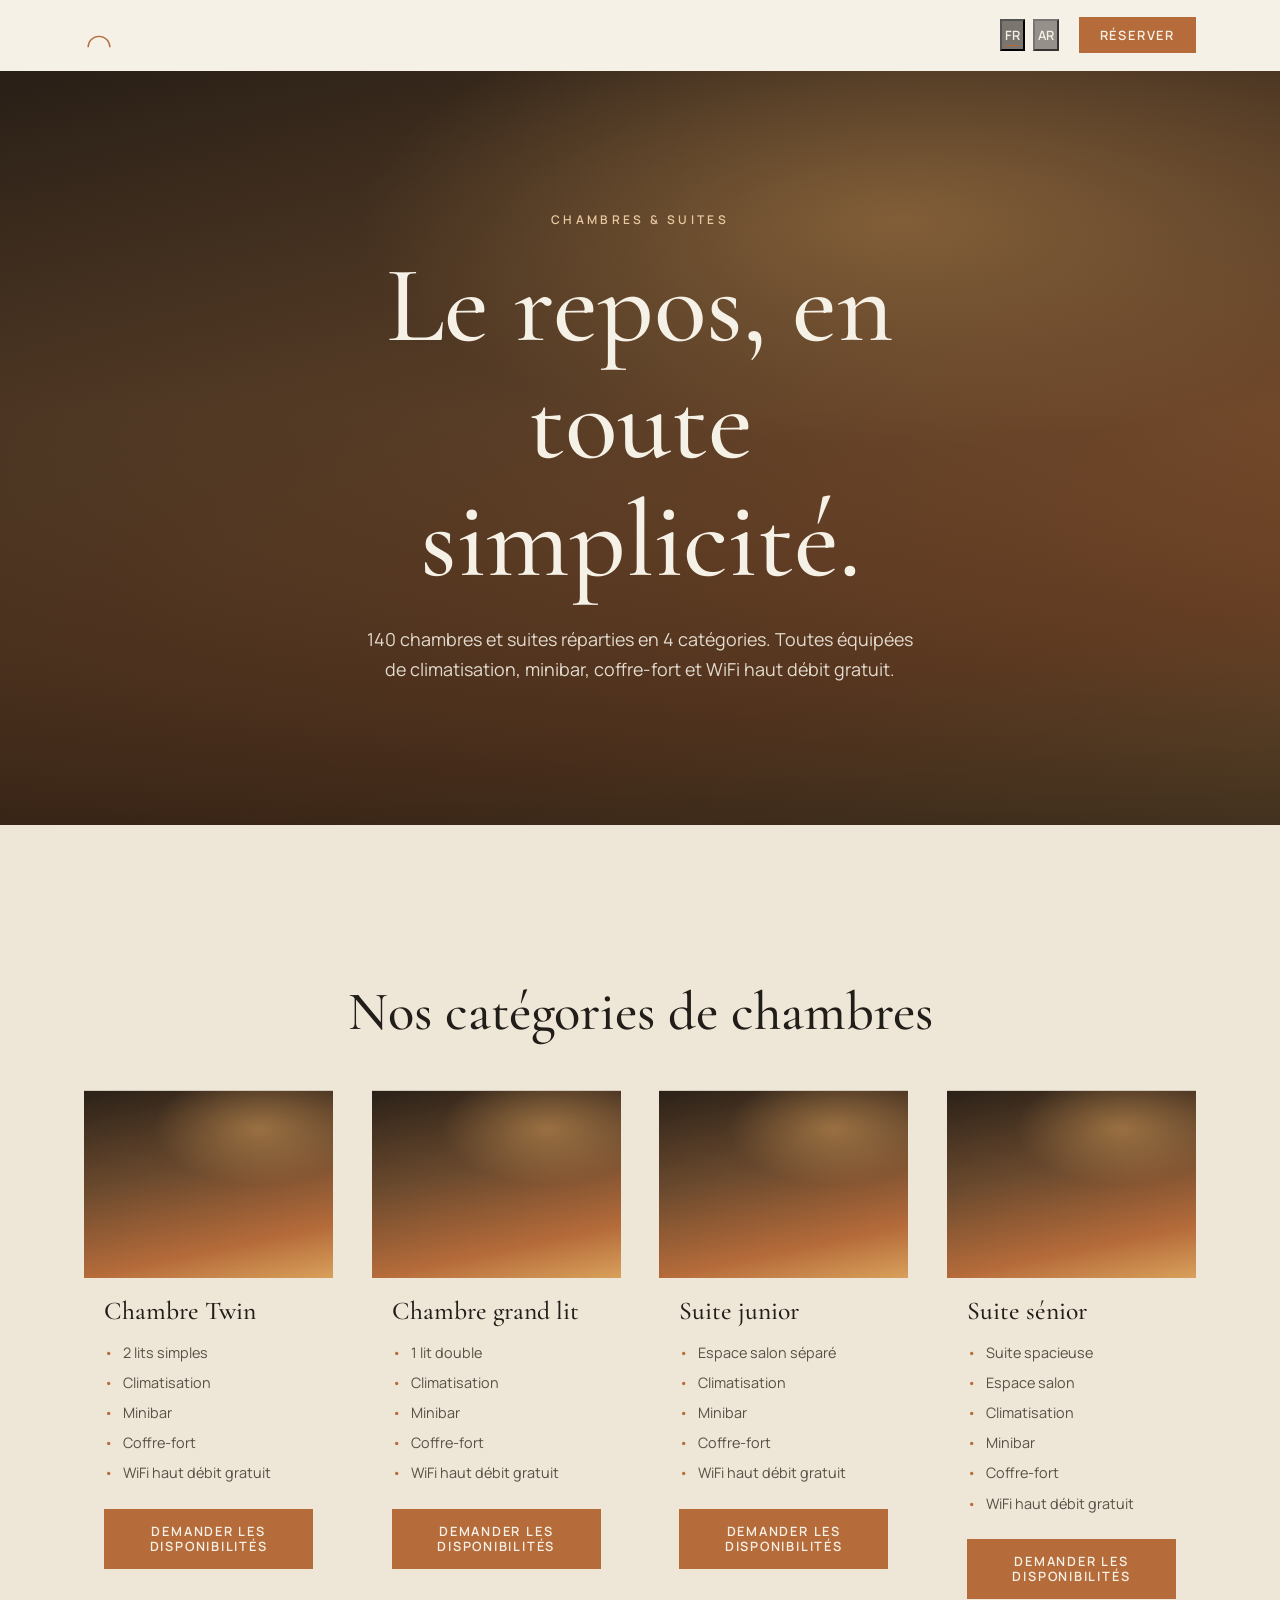
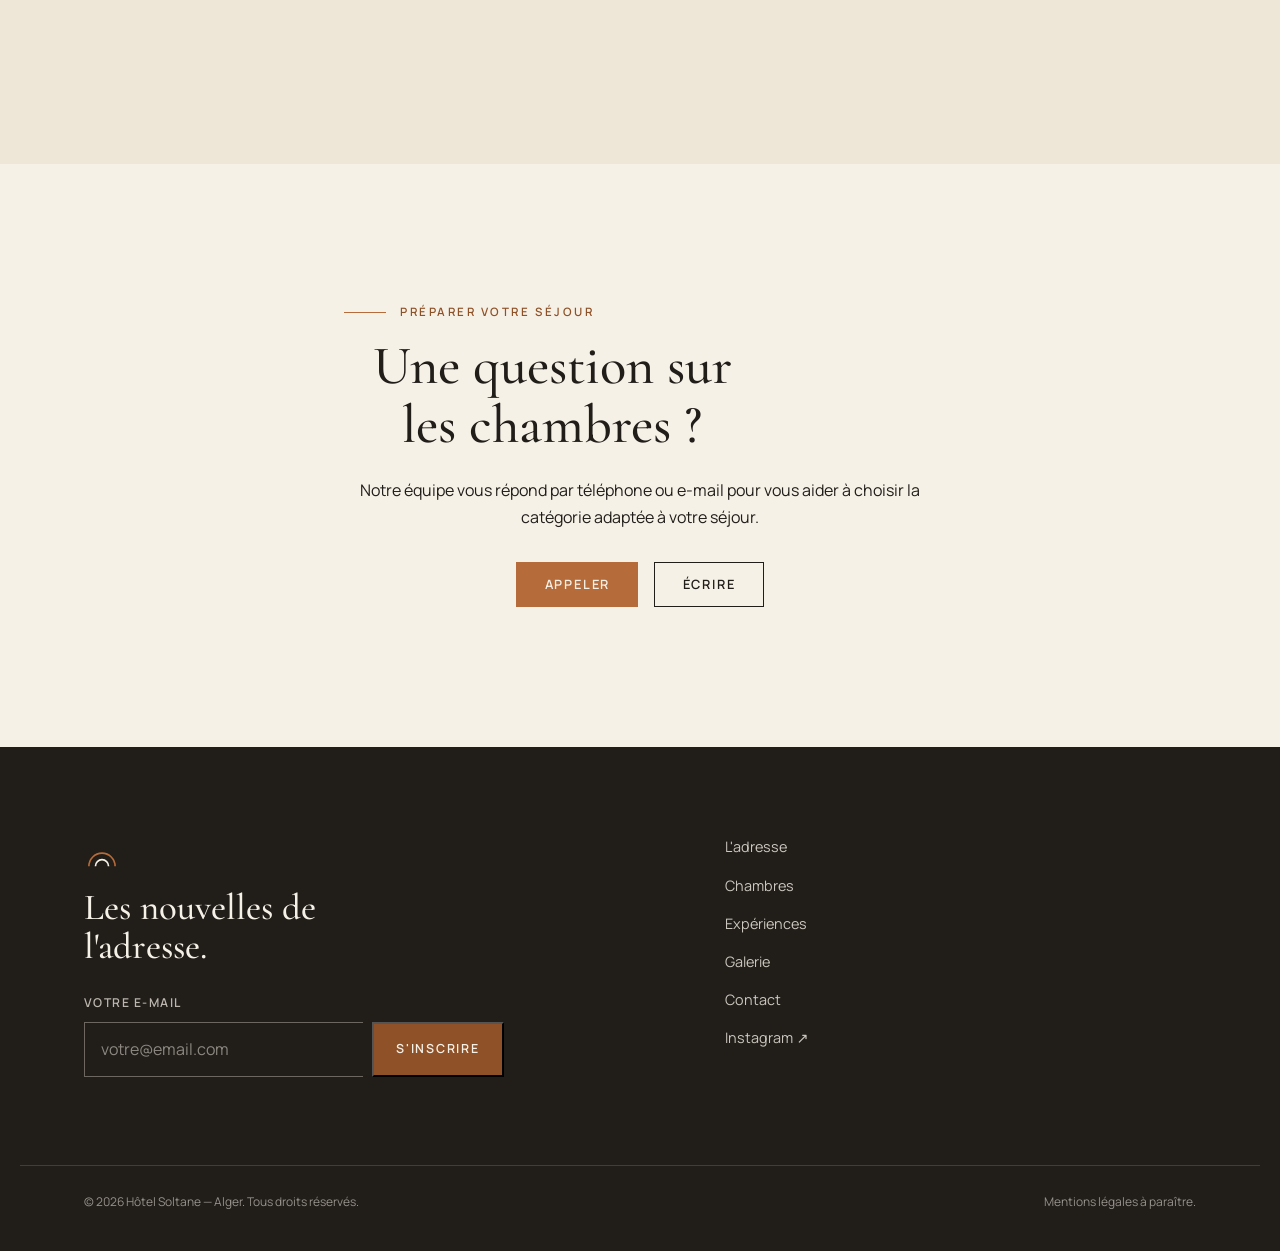
==== chambres.html @ d5dd3cf4 "Launch Hôtel Soltane Les heures d ambre site" ====
<!doctype html>
<html lang="fr" dir="ltr" data-page="rooms">
<head>
  <meta charset="UTF-8">
  <meta name="viewport" content="width=device-width, initial-scale=1">
  <meta name="theme-color" content="#F6F1E7">

  <!-- [À CONFIRMER — DOMAINE] Remplacer le domaine avant mise en production finale. -->
  <title>Chambres & suites | Hôtel Soltane — Alger</title>
  <meta name="description" content="140 chambres et suites en 4 catégories : Twins, grand lit, suites juniors, suites séniors. Climatisation, minibar, coffre-fort, WiFi haut débit gratuit.">
  <meta name="robots" content="index, follow">
  <meta name="referrer" content="strict-origin-when-cross-origin">
  <meta http-equiv="Permissions-Policy" content="geolocation=(), camera=(), microphone=()">

  <link rel="canonical" href="https://www.hotel-soltane.dz/fr/chambres">
  <link rel="alternate" hreflang="fr" href="https://www.hotel-soltane.dz/fr/chambres">
  <link rel="alternate" hreflang="ar" href="https://www.hotel-soltane.dz/ar/chambres">
  <link rel="alternate" hreflang="x-default" href="https://www.hotel-soltane.dz/fr/chambres">

  <meta property="og:type" content="website">
  <meta property="og:site_name" content="Hôtel Soltane">
  <meta property="og:title" content="Chambres & suites | Hôtel Soltane">
  <meta property="og:description" content="140 chambres et suites en 4 catégories. Climatisation, minibar, coffre-fort, WiFi haut débit gratuit.">
  <meta property="og:url" content="https://www.hotel-soltane.dz/fr/chambres">
  <meta property="og:locale" content="fr_DZ">
  <meta property="og:locale:alternate" content="ar_DZ">
  <!-- [À CONFIRMER — IMAGE SOCIALE] Remplacer l’image placeholder par le visuel OG final. -->
  <meta property="og:image" content="https://www.hotel-soltane.dz/assets/og-cover.jpg">
  <meta name="twitter:card" content="summary_large_image">

  <script type="application/ld+json">
  {
    "@context": "https://schema.org",
    "@type": "Hotel",
    "name": "Hôtel Soltane",
    "description": "Hôtel Soltane, une adresse urbaine feutrée à Alger. 140 chambres et suites, restaurant Kortoba, hammam Lala Amira.",
    "address": {
      "@type": "PostalAddress",
      "streetAddress": "12 Rue Mouloud Belhouchat",
      "addressLocality": "Hussein Dey, Alger",
      "addressCountry": "DZ"
    },
    "telephone": [
      "+213 20 22 41 41",
      "+213 20 22 44 55",
      "+213 20 22 47 47",
      "+213 20 22 45 45"
    ],
    "email": "reservation@hotel-soltane.com",
    "sameAs": ["https://www.instagram.com/hotel.soltane/"]
  }
  </script>

  <link rel="preconnect" href="https://fonts.googleapis.com">
  <link rel="preconnect" href="https://fonts.gstatic.com" crossorigin>
  <link href="https://fonts.googleapis.com/css2?family=Amiri:wght@400;700&family=Cormorant+Garamond:ital,wght@0,400;0,500;0,600;1,500&family=Manrope:wght@400;500;600;700&family=Noto+Sans+Arabic:wght@400;500;600;700&display=swap" rel="stylesheet" media="print" onload="this.media='all'">
  <noscript><link href="https://fonts.googleapis.com/css2?family=Amiri:wght@400;700&family=Cormorant+Garamond:ital,wght@0,400;0,500;0,600;1,500&family=Noto+Sans+Arabic:wght@400;500;600;700&display=swap" rel="stylesheet"></noscript>

  <link rel="stylesheet" href="./tokens.css">
  <link rel="stylesheet" href="./base.css">
  <link rel="stylesheet" href="./typography.css">

  <style>
    :root { --line: rgb(33 29 25 / 14%); }
    [hidden] { display: none !important; }
    .skip-link { position: absolute; inset-inline-start: 1rem; inset-block-start: -4rem; z-index: 200; padding: .6rem 1.1rem; background: var(--ink); color: var(--ivory); text-decoration: none; transition: inset-block-start .2s var(--ease); }
    .skip-link:focus { inset-block-start: 1rem; }
    .wrap { max-inline-size: var(--max); margin-inline: auto; padding-inline: var(--pad); }
    section { position: relative; padding-block: clamp(5rem, 11vw, 9rem); }

    .nav { color: var(--ivory); border-block-end: 1px solid transparent; }
    .nav.is-solid { background: rgb(246 241 231 / 92%); backdrop-filter: blur(12px); color: var(--ink); border-block-end-color: var(--line); }
    .nav-inner { display: flex; align-items: center; justify-content: space-between; block-size: 4.4rem; max-inline-size: var(--max); margin-inline: auto; padding-inline: var(--pad); }
    .brand { display: flex; align-items: center; gap: .7rem; color: inherit; text-decoration: none; }
    .brand svg { inline-size: 30px; block-size: auto; }
    .brand-name { font-family: var(--serif); font-size: 1.22rem; }
    .nav-links { display: flex; gap: 2rem; list-style: none; padding: 0; }
    .nav-links a { font-size: .82rem; font-weight: 500; letter-spacing: .14em; text-decoration: none; text-transform: uppercase; opacity: .85; }
    .nav-links a:hover { opacity: 1; text-decoration: underline; text-decoration-color: var(--amber); text-underline-offset: 6px; }
    .nav-actions { display: flex; align-items: center; gap: 1.2rem; }
    .lang-switch { display: flex; gap: .5rem; font-size: .8rem; font-weight: 600; letter-spacing: .1em; }
    .lang-switch button { padding: .2rem; opacity: .78; background: rgb(33 29 25 / 58%); color: var(--ivory); }
    .lang-switch button[aria-pressed="true"] { opacity: 1; text-decoration: underline; text-decoration-color: var(--amber); text-underline-offset: 5px; }
    .nav.is-solid .lang-switch button { background: transparent; color: var(--ink); }
    .btn { display: inline-flex; align-items: center; justify-content: center; gap: .7rem; padding: .85rem 1.7rem; border: 1px solid currentColor; font-size: .8rem; font-weight: 600; letter-spacing: .14em; line-height: 1.2; text-decoration: none; text-transform: uppercase; transition: background .3s var(--ease), color .3s var(--ease), border-color .3s var(--ease); }
    .btn-amber { border-color: var(--amber); background: var(--amber); color: var(--ivory); }
    .btn-amber:hover { border-color: var(--amber-text); background: var(--amber-text); }
    .btn-ghost:hover { border-color: var(--ink); background: var(--ink); color: var(--ivory); }
    .nav .btn { padding: .6rem 1.25rem; }
    .burger { display: none; flex-direction: column; gap: 6px; padding: .5rem; }
    .burger span { inline-size: 24px; block-size: 1.5px; background: currentColor; transition: transform .3s var(--ease), opacity .3s var(--ease); }
    .burger[aria-expanded="true"] span:nth-child(1) { transform: translateY(7.5px) rotate(45deg); }
    .burger[aria-expanded="true"] span:nth-child(2) { opacity: 0; }
    .burger[aria-expanded="true"] span:nth-child(3) { transform: translateY(-7.5px) rotate(-45deg); }
    .nav-menu { display: none; }

    .hero-compact { display: flex; align-items: center; justify-content: center; min-block-size: 60svh; overflow: hidden; position: relative; text-align: center; color: var(--ivory); }
    .hero-compact .media { position: absolute; inset: 0; }
    .hero-compact .media::before { position: absolute; inset: 0; z-index: 1; background: linear-gradient(to top, rgb(23 18 13 / 78%) 0%, rgb(23 18 13 / 25%) 55%, rgb(23 18 13 / 15%) 100%); content: ''; }
    .hero-compact-content { position: relative; z-index: 2; max-inline-size: 680px; }
    .hero-compact .kicker { display: block; margin-block-end: 1.2rem; color: #E8C9A0; }
    .hero-compact .lead { max-inline-size: 56ch; margin-block: 1.6rem 0; color: rgb(246 241 231 / 88%); font-size: clamp(1.05rem, 1.4vw, 1.2rem); }
    .media { position: relative; overflow: hidden; background: linear-gradient(168deg, #2B2118 0%, #6B4A2E 42%, #B56B3A 78%, #D9A05B 100%); }
    .media img { inline-size: 100%; block-size: 100%; object-fit: cover; }
    .media.is-fallback img { display: none; }
    .media.is-fallback::after { position: absolute; inset: 0; background: radial-gradient(ellipse 70% 50% at 70% 20%, rgb(217 160 91 / 50%), transparent 60%); content: ''; }

    .rooms-grid { display: grid; grid-template-columns: repeat(4, minmax(0, 1fr)); gap: clamp(1.25rem, 3vw, 2.5rem); margin-block-start: 3rem; }
    .room-card { min-inline-size: 0; padding-block-end: 1.5rem; border-block-start: 1px solid var(--line); background: var(--ivory-deep); }
    .room-card .media { aspect-ratio: 4 / 3; margin-block-end: 1.2rem; transition: transform .6s var(--ease); }
    .room-card:hover .media { transform: scale(1.025); }
    .room-card h3 { padding-inline: 1.25rem; margin-block: .9rem .6rem; font-size: 1.6rem; }
    .room-card ul { list-style: none; padding: 0 1.25rem; margin-block: 1rem 1.5rem; }
    .room-card li { position: relative; margin-block: .4rem; padding-inline-start: 1.2rem; color: var(--ink-soft); font-size: .9rem; }
    .room-card li::before { position: absolute; inset-inline-start: 0; color: var(--amber); content: '•'; }
    .room-card .btn { inline-size: calc(100% - 2.5rem); margin-inline: 1.25rem; }
    .rooms-heading { max-inline-size: none; margin-inline: auto; text-align: center; }

    .cta-section { max-inline-size: 720px; margin-inline: auto; text-align: center; }
    .cta-section .lead { margin-inline: auto; }
    .cta-section .cta-actions { display: flex; flex-wrap: wrap; justify-content: center; gap: 1rem; margin-block-start: 2rem; }

    dialog.booking-panel { inline-size: min(92vw, 680px); max-inline-size: 680px; padding: clamp(1.4rem, 4vw, 2.5rem); border: 0; background: var(--ivory); color: var(--ink); }
    dialog.booking-panel::backdrop { background: rgb(33 29 25 / 72%); backdrop-filter: blur(4px); }
    .booking-panel .lightbox-bar { display: flex; align-items: flex-start; justify-content: space-between; gap: 1rem; }
    .booking-panel h2 { margin-block: .75rem 0; }
    .lightbox-close { padding: .55rem 1.1rem; border: 1px solid var(--line); color: inherit; font-size: .8rem; letter-spacing: .18em; text-transform: uppercase; }
    .lightbox-close:hover { background: var(--ink); color: var(--ivory); }
    .booking-description { max-inline-size: 50ch; color: var(--ink-soft); }
    .booking-channels { display: grid; gap: .8rem; margin-block-start: 1.6rem; }
    .booking-channel { display: flex; flex-wrap: wrap; align-items: center; gap: .75rem; padding-block: .8rem; border-block-start: 1px solid var(--line); }
    .booking-channel-label { min-inline-size: 9rem; font-weight: 600; }
    .booking-phone-list { display: flex; flex-wrap: wrap; gap: .5rem 1rem; }
    .booking-phone-list a { text-decoration-color: var(--amber); text-underline-offset: .2em; }
    .whatsapp-note { color: var(--ink-soft); font-size: .85rem; }

    footer { padding-block: clamp(3.5rem, 7vw, 5.5rem) 2.5rem; background: var(--ink); color: var(--ivory); }
    .footer-grid { display: grid; grid-template-columns: 1.2fr 1fr; gap: clamp(2rem, 6vw, 5rem); }
    footer h2 { color: var(--ivory); font-size: clamp(1.7rem, 3vw, 2.3rem); }
    .newsletter { display: grid; grid-template-columns: 1fr auto; gap: .55rem; max-inline-size: 420px; margin-block-start: 1.6rem; }
    .newsletter label { grid-column: 1 / -1; color: rgb(246 241 231 / 72%); font-size: .76rem; font-weight: 600; letter-spacing: .12em; text-transform: uppercase; }
    .newsletter input { min-inline-size: 0; padding: .85rem 1rem; border: 1px solid rgb(246 241 231 / 35%); border-inline-end: 0; background: transparent; color: var(--ivory); font: inherit; }
    .newsletter input::placeholder { color: rgb(246 241 231 / 50%); }
    .newsletter button { padding: .85rem 1.4rem; background: var(--amber-text); color: var(--ivory); font-size: .78rem; font-weight: 600; letter-spacing: .14em; text-transform: uppercase; }
    .newsletter button:hover { background: var(--amber-text); }
    .form-status { min-block-size: 1.4em; margin-block-start: .8rem; color: #C9D6C4; font-size: .85rem; }
    .footer-links { display: flex; flex-direction: column; align-items: flex-start; gap: .9rem; }
    .footer-links a { color: rgb(246 241 231 / 80%); font-size: .9rem; text-decoration: none; }
    .footer-links a:hover { color: var(--ivory); text-decoration: underline; text-decoration-color: var(--amber); text-underline-offset: 5px; }
    .footer-legal { display: flex; flex-wrap: wrap; justify-content: space-between; gap: 1rem; margin-block-start: 3.5rem; padding-block-start: 1.6rem; border-block-start: 1px solid rgb(246 241 231 / 15%); color: rgb(246 241 231 / 55%); font-size: .75rem; }

    .reveal { opacity: 0; transform: translateY(26px); transition: opacity .7s var(--ease), transform .7s var(--ease); }
    .reveal.is-visible { opacity: 1; transform: none; }

    @media (min-width: 768px) and (max-width: 1023px) {
      .rooms-grid { grid-template-columns: repeat(2, minmax(0, 1fr)); }
    }

    @media (max-width: 900px) {
      .nav-links, .nav-inner .js-reserve-link { display: none; }
      .burger { display: flex; }
      .nav-menu { position: fixed; inset-inline: 0; inset-block-start: 4.4rem; z-index: 49; flex-direction: column; gap: 1.3rem; padding: 2rem var(--pad) 2.5rem; border-block-end: 1px solid var(--line); background: var(--ivory); color: var(--ink); }
      .nav-menu.is-open { display: flex; }
      .nav-menu a { font-family: var(--serif); font-size: 1.5rem; text-decoration: none; }
      .nav-menu .btn { align-self: flex-start; margin-block-start: .5rem; font-family: var(--sans); font-size: .8rem; }
      .footer-grid { grid-template-columns: 1fr; }
    }

    @media (max-width: 767px) {
      .rooms-grid { grid-template-columns: 1fr; }
      .hero-compact { min-block-size: 64svh; }
      .cta-section .cta-actions { flex-direction: column; align-items: stretch; }
      .cta-section .btn { inline-size: 100%; }
      .newsletter { grid-template-columns: 1fr; }
      .newsletter input { border-inline-end: 1px solid rgb(246 241 231 / 35%); }
      .newsletter button { justify-self: start; }
      .footer-legal { flex-direction: column; }
      .booking-channel { align-items: flex-start; flex-direction: column; }
    }

    @media (prefers-reduced-motion: reduce) {
      html { scroll-behavior: auto; }
      *, *::before, *::after { animation-duration: .01ms !important; animation-iteration-count: 1 !important; transition-duration: .01ms !important; }
      .preloader { display: none !important; }
      .reveal { opacity: 1; transform: none; }
    }
  </style>
</head>
<body>
  <a class="skip-link" href="#main" data-i18n="skip">Aller au contenu</a>

  <!-- Phase A Preloader: sessionStorage skip, reduced-motion removal, 1.2s maximum. -->
  <div class="preloader" id="preloader" aria-hidden="true">
    <div class="preloader-inner">
      <svg viewBox="0 0 44 40" width="54" height="49" fill="none" aria-hidden="true">
        <path d="M6 38 A16 16 0 0 1 38 38" stroke="var(--amber)" stroke-width="1.6" />
        <path d="M14 38 A8 8 0 0 1 30 38" stroke="var(--ink)" stroke-width="1.6" />
      </svg>
      <p class="preloader-name">Hôtel Soltane</p>
    </div>
  </div>

  <header class="nav" id="nav">
    <div class="nav-inner">
      <a class="brand" href="index.html" aria-label="Hôtel Soltane — accueil">
        <svg viewBox="0 0 44 40" width="30" height="28" fill="none" aria-hidden="true">
          <path d="M6 38 A16 16 0 0 1 38 38" stroke="var(--amber)" stroke-width="2" />
          <path d="M14 38 A8 8 0 0 1 30 38" stroke="currentColor" stroke-width="2" />
        </svg>
        <span class="brand-name">Hôtel Soltane</span>
      </a>

      <nav aria-label="Navigation principale">
        <ul class="nav-links">
          <li><a href="index.html#story" data-i18n="nav1">L'adresse</a></li>
          <li><a href="chambres.html" data-i18n="nav2">Chambres</a></li>
          <li><a href="experiences.html" data-i18n="nav3">Expériences</a></li>
          <li><a href="galerie.html" data-i18n="nav4">Galerie</a></li>
          <li><a href="index.html#contact" data-i18n="nav5">Contact</a></li>
        </ul>
      </nav>

      <div class="nav-actions">
        <div class="lang-switch" role="group" aria-label="Langue / اللغة">
          <button type="button" id="lang-fr" aria-pressed="true">FR</button>
          <button type="button" id="lang-ar" aria-pressed="false">AR</button>
        </div>
        <a class="btn btn-amber js-reserve-link" href="index.html#contact" data-i18n="book">Réserver</a>
        <button class="burger" id="burger" type="button" aria-expanded="false" aria-controls="mobile-menu" aria-label="Menu">
          <span aria-hidden="true"></span><span aria-hidden="true"></span><span aria-hidden="true"></span>
        </button>
      </div>
    </div>

    <nav class="nav-menu" id="mobile-menu" aria-label="Menu mobile" hidden>
      <a href="index.html#story" data-i18n="nav1">L'adresse</a>
      <a href="chambres.html" data-i18n="nav2">Chambres</a>
      <a href="experiences.html" data-i18n="nav3">Expériences</a>
      <a href="galerie.html" data-i18n="nav4">Galerie</a>
      <a href="index.html#contact" data-i18n="nav5">Contact</a>
      <a class="btn btn-amber" href="index.html#contact" data-i18n="book">Réserver</a>
    </nav>
  </header>

  <main id="main">
    <section class="hero-compact" id="top" aria-labelledby="rooms-title">
      <div class="media">
        <!-- [À CONFIRMER — PHOTOS] Placeholder asset only; no invented room photography is used. -->
        <img src="/assets/rooms-hero-1440.webp" alt="" width="1440" height="900" fetchpriority="high" onerror="this.closest('.media').classList.add('is-fallback')">
      </div>
      <div class="hero-compact-content wrap">
        <span class="kicker" data-i18n="roomsKicker">Chambres & suites</span>
        <h1 id="rooms-title" data-i18n="roomsTitle">Le repos, en toute simplicité.</h1>
        <p class="lead" data-i18n="roomsLead">140 chambres et suites réparties en 4 catégories. Toutes équipées de climatisation, minibar, coffre-fort et WiFi haut débit gratuit.</p>
      </div>
    </section>

    <section id="rooms" aria-labelledby="rooms-grid-title" style="background:var(--ivory-deep)">
      <div class="wrap">
        <h2 id="rooms-grid-title" class="rooms-heading reveal" data-i18n="roomsGridTitle">Nos catégories de chambres</h2>
        <div class="rooms-grid">
          <article class="room-card reveal">
            <!-- [À CONFIRMER — PHOTOS] Placeholder asset only; no invented room photography is used. -->
            <div class="media">
              <img src="/assets/room-twin-1080.webp" alt="" width="1080" height="810" loading="lazy" onerror="this.closest('.media').classList.add('is-fallback')">
            </div>
            <h3 data-i18n="room1Title">Chambre Twin</h3>
            <ul>
              <li data-i18n="room1Attr1">2 lits simples</li>
              <li data-i18n="room1Attr2">Climatisation</li>
              <li data-i18n="room1Attr3">Minibar</li>
              <li data-i18n="room1Attr4">Coffre-fort</li>
              <li data-i18n="room1Attr5">WiFi haut débit gratuit</li>
            </ul>
            <button class="btn btn-amber js-booking-open" type="button" data-i18n="roomCta">Demander les disponibilités</button>
          </article>

          <article class="room-card reveal">
            <!-- [À CONFIRMER — PHOTOS] Placeholder asset only; no invented room photography is used. -->
            <div class="media">
              <img src="/assets/room-king-1080.webp" alt="" width="1080" height="810" loading="lazy" onerror="this.closest('.media').classList.add('is-fallback')">
            </div>
            <h3 data-i18n="room2Title">Chambre grand lit</h3>
            <ul>
              <li data-i18n="room2Attr1">1 lit double</li>
              <li data-i18n="room2Attr2">Climatisation</li>
              <li data-i18n="room2Attr3">Minibar</li>
              <li data-i18n="room2Attr4">Coffre-fort</li>
              <li data-i18n="room2Attr5">WiFi haut débit gratuit</li>
            </ul>
            <button class="btn btn-amber js-booking-open" type="button" data-i18n="roomCta">Demander les disponibilités</button>
          </article>

          <article class="room-card reveal">
            <!-- [À CONFIRMER — PHOTOS] Placeholder asset only; no invented room photography is used. -->
            <div class="media">
              <img src="/assets/suite-junior-1080.webp" alt="" width="1080" height="810" loading="lazy" onerror="this.closest('.media').classList.add('is-fallback')">
            </div>
            <h3 data-i18n="room3Title">Suite junior</h3>
            <ul>
              <li data-i18n="room3Attr1">Espace salon séparé</li>
              <li data-i18n="room3Attr2">Climatisation</li>
              <li data-i18n="room3Attr3">Minibar</li>
              <li data-i18n="room3Attr4">Coffre-fort</li>
              <li data-i18n="room3Attr5">WiFi haut débit gratuit</li>
            </ul>
            <button class="btn btn-amber js-booking-open" type="button" data-i18n="roomCta">Demander les disponibilités</button>
          </article>

          <article class="room-card reveal">
            <!-- [À CONFIRMER — PHOTOS] Placeholder asset only; no invented room photography is used. -->
            <div class="media">
              <img src="/assets/suite-senior-1080.webp" alt="" width="1080" height="810" loading="lazy" onerror="this.closest('.media').classList.add('is-fallback')">
            </div>
            <h3 data-i18n="room4Title">Suite sénior</h3>
            <ul>
              <li data-i18n="room4Attr1">Suite spacieuse</li>
              <li data-i18n="room4Attr2">Espace salon</li>
              <li data-i18n="room4Attr3">Climatisation</li>
              <li data-i18n="room4Attr4">Minibar</li>
              <li data-i18n="room4Attr5">Coffre-fort</li>
              <li data-i18n="room4Attr6">WiFi haut débit gratuit</li>
            </ul>
            <button class="btn btn-amber js-booking-open" type="button" data-i18n="roomCta">Demander les disponibilités</button>
          </article>
        </div>
      </div>
    </section>

    <!-- [À CONFIRMER — SURFACES] No room surfaces were supplied; intentionally omitted. -->
    <!-- [À CONFIRMER — PRIX] No prices were supplied; intentionally omitted. -->

    <section class="cta-section" aria-labelledby="cta-title">
      <div class="wrap">
        <p class="caption reveal" data-i18n="ctaCap">Préparer votre séjour</p>
        <h2 id="cta-title" class="reveal" data-i18n="ctaTitle">Une question sur les chambres ?</h2>
        <p class="lead reveal" data-i18n="ctaLead">Notre équipe vous répond par téléphone ou e-mail pour vous aider à choisir la catégorie adaptée à votre séjour.</p>
        <div class="cta-actions reveal">
          <a class="btn btn-amber" href="tel:+21320224141" data-i18n="ctaCall">Appeler <bdi class="visually-hidden">+213 20 22 41 41</bdi></a>
          <a class="btn btn-ghost" href="mailto:reservation@hotel-soltane.com?subject=Demande%20de%20r%C3%A9servation%20%E2%80%94%20H%C3%B4tel%20Soltane&body=Bonjour%2C%0A%0AJe%20souhaite%20r%C3%A9server%20une%20chambre%20%C3%A0%20l%E2%80%99H%C3%B4tel%20Soltane.%0ACat%C3%A9gorie%20souhait%C3%A9e%20%3A%0ADates%20souhait%C3%A9es%20%3A%0ANombre%20de%20personnes%20%3A%0A%0AMerci%20de%20votre%20retour." data-i18n="ctaEmail">Écrire</a>
        </div>
      </div>
    </section>
  </main>

  <footer>
    <div class="wrap footer-grid">
      <div>
        <svg viewBox="0 0 44 40" width="36" height="33" fill="none" aria-hidden="true" style="margin-block-end:1.2rem">
          <path d="M6 38 A16 16 0 0 1 38 38" stroke="var(--amber)" stroke-width="2" />
          <path d="M14 38 A8 8 0 0 1 30 38" stroke="var(--ivory)" stroke-width="2" />
        </svg>
        <h2 data-i18n="newsTitle">Les nouvelles de l'adresse.</h2>
        <form class="newsletter" id="newsletter" novalidate>
          <label for="nl-email" data-i18n="newsLabel">Votre e-mail</label>
          <input type="email" id="nl-email" name="email" required data-i18n-ph="newsPh" placeholder="votre@email.com" autocomplete="email" aria-describedby="nl-status">
          <button type="submit" data-i18n="newsBtn">S'inscrire</button>
        </form>
        <p class="form-status" id="nl-status" role="status" aria-live="polite"></p>
      </div>
      <nav class="footer-links" aria-label="Liens de pied de page">
        <a href="index.html#story" data-i18n="nav1">L'adresse</a>
        <a href="chambres.html" data-i18n="nav2">Chambres</a>
        <a href="experiences.html" data-i18n="nav3">Expériences</a>
        <a href="galerie.html" data-i18n="nav4">Galerie</a>
        <a href="index.html#contact" data-i18n="nav5">Contact</a>
        <a href="https://www.instagram.com/hotel.soltane/" target="_blank" rel="noopener noreferrer">Instagram ↗</a>
      </nav>
    </div>
    <div class="wrap footer-legal">
      <span data-i18n="legal">© 2026 Hôtel Soltane — Alger. Tous droits réservés.</span>
      <span data-i18n="legal2">Mentions légales à paraître.</span>
    </div>
  </footer>

  <dialog class="booking-panel" id="booking-panel" aria-labelledby="bp-title" aria-describedby="bp-description">
    <div class="lightbox-bar">
      <div>
        <p class="kicker" data-i18n="roomsBookingLabel">Réservation</p>
        <h2 id="bp-title" data-i18n="roomsBookingTitle">Préparer votre arrivée</h2>
      </div>
      <button class="lightbox-close" id="booking-close" type="button" data-i18n="roomsBookingClose">Fermer</button>
    </div>
    <p id="bp-description" class="booking-description" data-i18n="roomsBookingDescription">Choisissez le canal qui vous convient pour préparer votre séjour.</p>
    <div class="booking-channels">
      <div class="booking-channel">
        <span class="booking-channel-label" data-i18n="roomsBookingCall">Appeler</span>
        <div class="booking-phone-list" aria-label="Téléphones de réservation">
          <a href="tel:+21320224141"><bdi>+213 20 22 41 41</bdi></a>
          <a href="tel:+21320224455"><bdi>+213 20 22 44 55</bdi></a>
          <a href="tel:+21320224747"><bdi>+213 20 22 47 47</bdi></a>
          <a href="tel:+21320224545"><bdi>+213 20 22 45 45</bdi></a>
        </div>
      </div>
      <div class="booking-channel">
        <span class="booking-channel-label" data-i18n="roomsBookingEmail">Écrire pour réserver</span>
        <a class="btn btn-ghost" href="mailto:reservation@hotel-soltane.com?subject=Demande%20de%20r%C3%A9servation%20%E2%80%94%20H%C3%B4tel%20Soltane&body=Bonjour%2C%0A%0AJe%20souhaite%20r%C3%A9server%20une%20chambre%20%C3%A0%20l%E2%80%99H%C3%B4tel%20Soltane.%0ACat%C3%A9gorie%20souhait%C3%A9e%20%3A%0ADates%20souhait%C3%A9es%20%3A%0ANombre%20de%20personnes%20%3A%0A%0AMerci%20de%20votre%20retour." data-i18n="bookingEmailShort">E-mail</a>
      </div>
      <div class="booking-channel">
        <span class="booking-channel-label" data-i18n="roomsBookingWhatsapp">WhatsApp (à confirmer)</span>
        <button class="btn btn-ghost" type="button" disabled aria-describedby="whatsapp-note" data-i18n="roomsBookingWhatsapp">WhatsApp (à confirmer)</button>
        <span class="whatsapp-note" id="whatsapp-note" data-i18n="bookingPending">à confirmer</span>
      </div>
    </div>
  </dialog>

  <script type="module">
    import { I18N, initLang, setLang } from './utils/i18n.js';

    const html = document.documentElement;
    const nav = document.getElementById('nav');
    const burger = document.getElementById('burger');
    const menu = document.getElementById('mobile-menu');
    const booking = document.getElementById('booking-panel');
    const bookingClose = document.getElementById('booking-close');
    let lastBookingTrigger = null;
    let lastMenuFocus = null;

    // [À CONFIRMER — BUILD] Development hosts receive noindex; production keeps the initial index/follow tag.
    if (['localhost', '127.0.0.1', '::1'].includes(window.location.hostname)) {
      const devRobots = document.createElement('meta');
      devRobots.name = 'robots';
      devRobots.content = 'noindex, nofollow';
      document.head.append(devRobots);
    }

    const updateNav = () => nav.classList.toggle('is-solid', window.scrollY > 40);
    window.addEventListener('scroll', updateNav, { passive: true });
    updateNav();

    const closeMenu = ({ restoreFocus = false } = {}) => {
      burger.setAttribute('aria-expanded', 'false');
      burger.setAttribute('aria-label', html.lang === 'ar' ? 'فتح القائمة' : 'Ouvrir le menu');
      menu.hidden = true;
      menu.classList.remove('is-open');
      if (restoreFocus) lastMenuFocus?.focus();
    };

    burger.addEventListener('click', () => {
      const open = burger.getAttribute('aria-expanded') === 'true';
      if (open) {
        closeMenu({ restoreFocus: true });
        return;
      }
      lastMenuFocus = document.activeElement;
      burger.setAttribute('aria-expanded', 'true');
      burger.setAttribute('aria-label', html.lang === 'ar' ? 'إغلاق القائمة' : 'Fermer le menu');
      menu.hidden = false;
      menu.classList.add('is-open');
      menu.querySelector('a, button')?.focus();
    });

    menu.querySelectorAll('a').forEach((link) => link.addEventListener('click', () => closeMenu()));
    document.addEventListener('keydown', (event) => {
      if (event.key === 'Escape' && burger.getAttribute('aria-expanded') === 'true') closeMenu({ restoreFocus: true });
    });

    const reducedMotion = window.matchMedia('(prefers-reduced-motion: reduce)').matches;
    const preloader = document.getElementById('preloader');
    let hasSeenPreloader = false;
    try { hasSeenPreloader = window.sessionStorage.getItem('soltane-seen') === '1'; } catch {}
    if (reducedMotion || hasSeenPreloader) {
      preloader.remove();
    } else {
      window.setTimeout(() => {
        preloader.classList.add('is-done');
        try { window.sessionStorage.setItem('soltane-seen', '1'); } catch {}
      }, 850);
      window.setTimeout(() => preloader.remove(), 1200);
    }

    if (reducedMotion || !('IntersectionObserver' in window)) {
      document.querySelectorAll('.reveal').forEach((element) => element.classList.add('is-visible'));
    } else {
      const observer = new IntersectionObserver((entries) => {
        entries.forEach((entry) => {
          if (!entry.isIntersecting) return;
          entry.target.classList.add('is-visible');
          observer.unobserve(entry.target);
        });
      }, { threshold: .12 });
      document.querySelectorAll('.reveal').forEach((element) => observer.observe(element));
    }

    const openBooking = (trigger) => {
      lastBookingTrigger = trigger;
      if (booking.open) return;
      booking.showModal();
      bookingClose.focus();
    };
    document.querySelectorAll('.js-booking-open').forEach((trigger) => trigger.addEventListener('click', () => openBooking(trigger)));
    bookingClose.addEventListener('click', () => booking.close());
    booking.addEventListener('click', (event) => { if (event.target === booking) booking.close(); });
    booking.addEventListener('close', () => lastBookingTrigger?.focus());

    document.getElementById('newsletter').addEventListener('submit', (event) => {
      event.preventDefault();
      const input = document.getElementById('nl-email');
      const status = document.getElementById('nl-status');
      const dictionary = I18N[html.lang === 'ar' ? 'ar' : 'fr'];
      if (!input.checkValidity()) {
        status.textContent = dictionary.newsErr;
        input.focus();
        return;
      }
      status.textContent = dictionary.newsOk;
      input.value = '';
    });

    document.getElementById('lang-fr').addEventListener('click', () => {
      setLang('fr');
      closeMenu();
    });
    document.getElementById('lang-ar').addEventListener('click', () => {
      setLang('ar');
      closeMenu();
    });
    document.addEventListener('soltane:languagechange', (event) => {
      const isArabic = event.detail.lang === 'ar';
      const isOpen = burger.getAttribute('aria-expanded') === 'true';
      burger.setAttribute('aria-label', isOpen
        ? (isArabic ? 'إغلاق القائمة' : 'Fermer le menu')
        : (isArabic ? 'فتح القائمة' : 'Ouvrir le menu'));
      menu.setAttribute('aria-label', isArabic ? 'القائمة المحمولة' : 'Menu mobile');
      document.querySelector('header nav[aria-label]')?.setAttribute('aria-label', isArabic ? 'التنقل الرئيسي' : 'Navigation principale');
    });

    initLang();
  </script>
</body>
</html>
---- tokens.css ----
:root {
  /* Couleurs */
  --ivory: #F6F1E7;
  --ivory-deep: #EEE6D6;
  --ink: #211D19;
  --ink-soft: #575046;
  --cypress: #22392E;
  --amber: #B56B3A;
  --amber-text: #8F5127;

  /* Typographie */
  --serif: 'Cormorant Garamond', 'Amiri', serif;
  --sans: 'Manrope', 'Noto Sans Arabic', system-ui, sans-serif;

  /* Layout */
  --max: 1240px;
  --ease: cubic-bezier(.22, .61, .21, 1);
  --pad: clamp(1.25rem, 5vw, 4rem);

  /* Espacements */
  --space-xs: 0.5rem;
  --space-sm: 0.75rem;
  --space-md: 1rem;
  --space-lg: 1.5rem;
  --space-xl: 2rem;
  --space-2xl: 3rem;
  --space-3xl: 5rem;

  /* Breakpoints.
     CSS custom properties cannot be interpolated into media-query ranges;
     these values are kept here as a design-system reference while the
     canonical query ranges are defined below. */
  --bp-mobile-min: 320px;
  --bp-mobile-max: 390px;
  --bp-tablet: 768px;
  --bp-desktop: 1024px;
}

html[dir='rtl'] {
  --serif: 'Amiri', 'Cormorant Garamond', serif;
  --sans: 'Noto Sans Arabic', 'Manrope', system-ui, sans-serif;
}

/* Breakpoint reference queries: use the token values above as the source of truth. */
@media (min-width: 320px) and (max-width: 390px) {
  :root {
    --viewport-range: mobile;
  }
}

@media (min-width: 768px) {
  :root {
    --viewport-range: tablet;
  }
}

@media (min-width: 1024px) {
  :root {
    --viewport-range: desktop;
  }
}
---- base.css ----
*,
*::before,
*::after {
  box-sizing: border-box;
  margin: 0;
}

html {
  scroll-behavior: smooth;
}

body {
  min-block-size: 100%;
  overflow-x: hidden;
  background: var(--ivory);
  color: var(--ink);
  font-family: var(--sans);
  font-size: 1rem;
  line-height: 1.65;
  -webkit-font-smoothing: antialiased;
  text-rendering: optimizeLegibility;
}

button,
input,
textarea,
select {
  color: inherit;
  font: inherit;
}

button,
a {
  -webkit-tap-highlight-color: transparent;
}

button {
  cursor: pointer;
}

button:disabled {
  cursor: not-allowed;
}

img,
svg,
video {
  display: block;
  max-inline-size: 100%;
}

img,
video {
  block-size: auto;
}

a {
  color: inherit;
}

:focus-visible {
  outline: 2px solid var(--amber);
  outline-offset: 3px;
}

/* Reset tracking in Arabic so ligatures and script shaping remain natural. */
[dir='rtl'],
[dir='rtl'] * {
  letter-spacing: 0;
}

@media (prefers-reduced-motion: reduce) {
  html {
    scroll-behavior: auto;
  }

  *,
  *::before,
  *::after {
    animation-duration: 0.01ms !important;
    animation-iteration-count: 1 !important;
    transition-duration: 0.01ms !important;
    scroll-behavior: auto !important;
  }
}
---- typography.css ----
h1,
h2,
h3 {
  font-family: var(--serif);
  font-weight: 500;
  line-height: 1.08;
}

h1 {
  font-size: clamp(3rem, 9vw, 6.8rem);
}

h2 {
  max-inline-size: 16ch;
  margin-block: 1.1rem 1.4rem;
  font-size: clamp(2.1rem, 4.6vw, 3.4rem);
}

h3 {
  margin-block: 0.9rem 0.6rem;
  font-size: clamp(1.4rem, 2.4vw, 1.9rem);
}

p {
  font-size: 1rem;
  line-height: 1.65;
}

.caption {
  display: flex;
  align-items: center;
  gap: 0.9rem;
  color: var(--amber-text);
  font-size: 0.72rem;
  font-weight: 600;
  letter-spacing: 0.22em;
  line-height: 1.3;
  text-transform: uppercase;
}

.caption::before {
  inline-size: 2.6rem;
  block-size: 1px;
  flex: 0 0 auto;
  background: var(--amber);
  content: '';
}

.kicker {
  font-size: 0.75rem;
  font-weight: 600;
  letter-spacing: 0.28em;
  line-height: 1.3;
  text-transform: uppercase;
}

.lead {
  max-inline-size: 46rem;
}
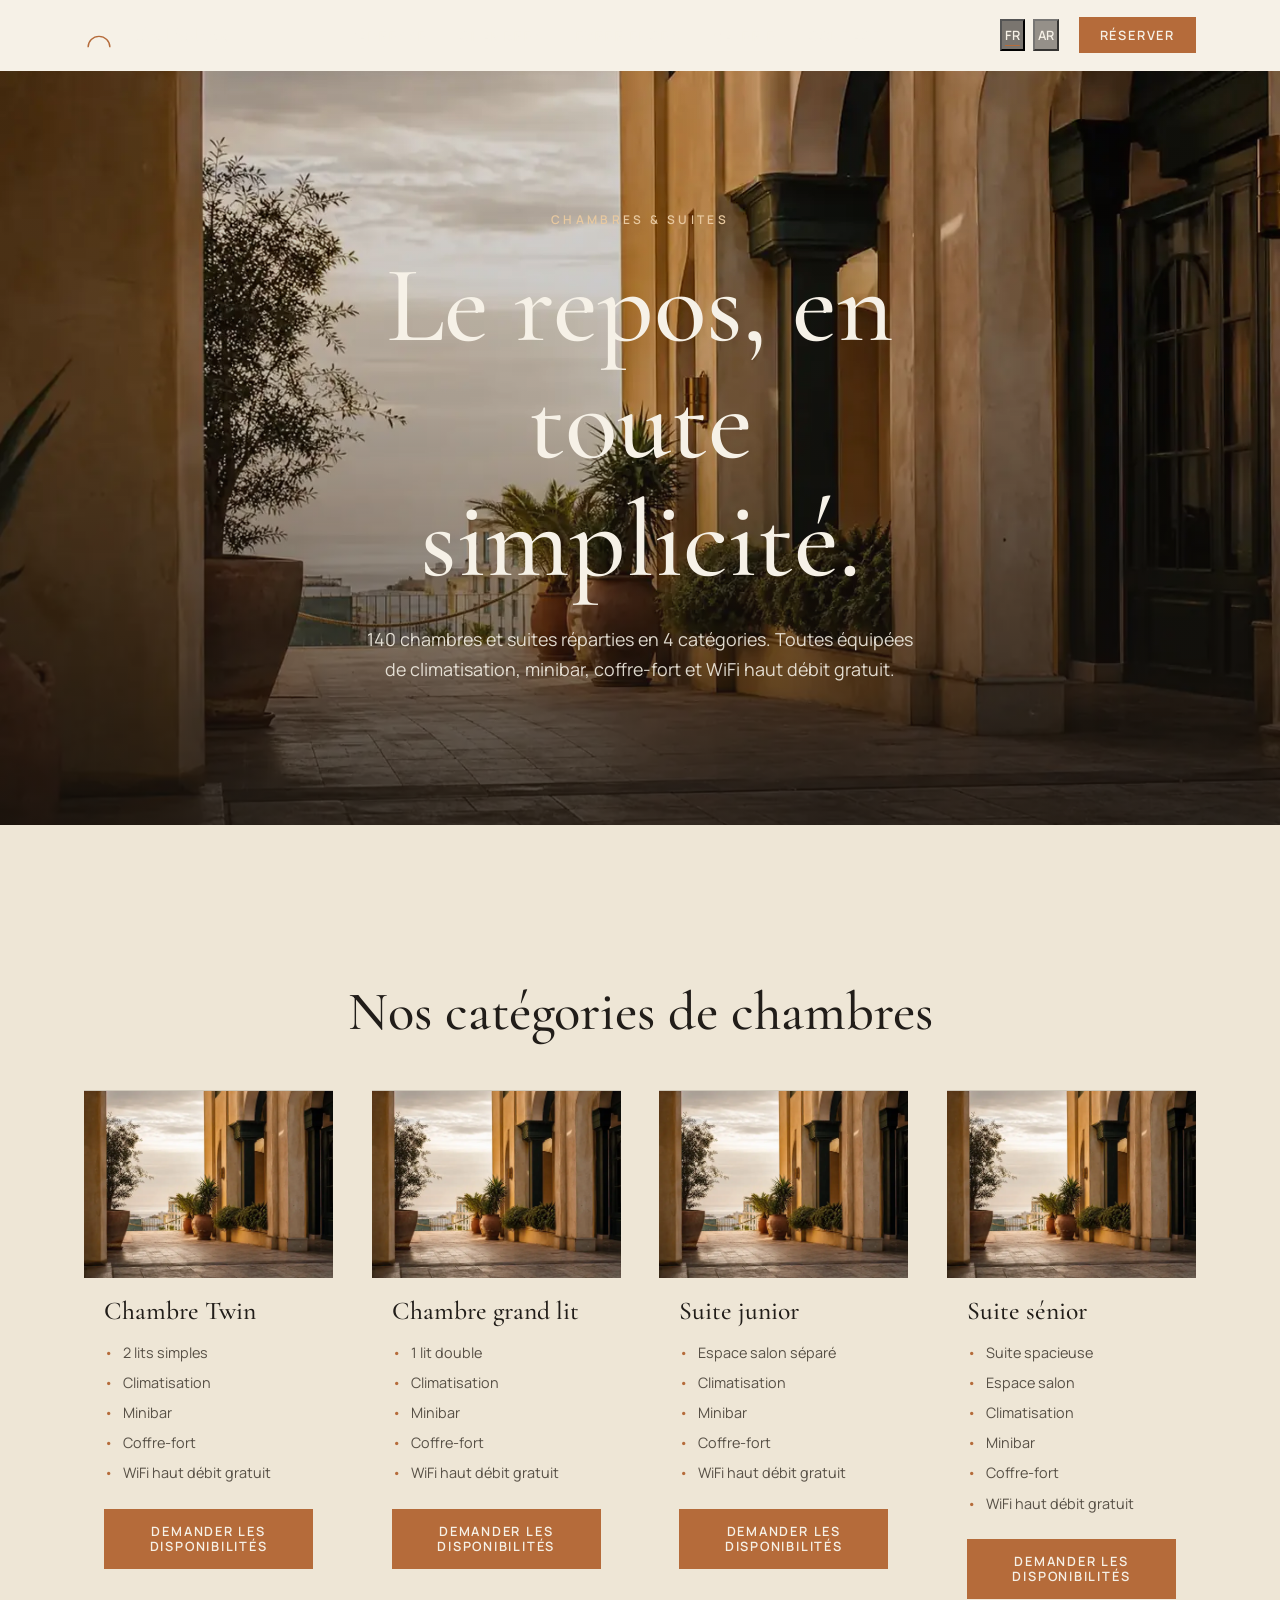
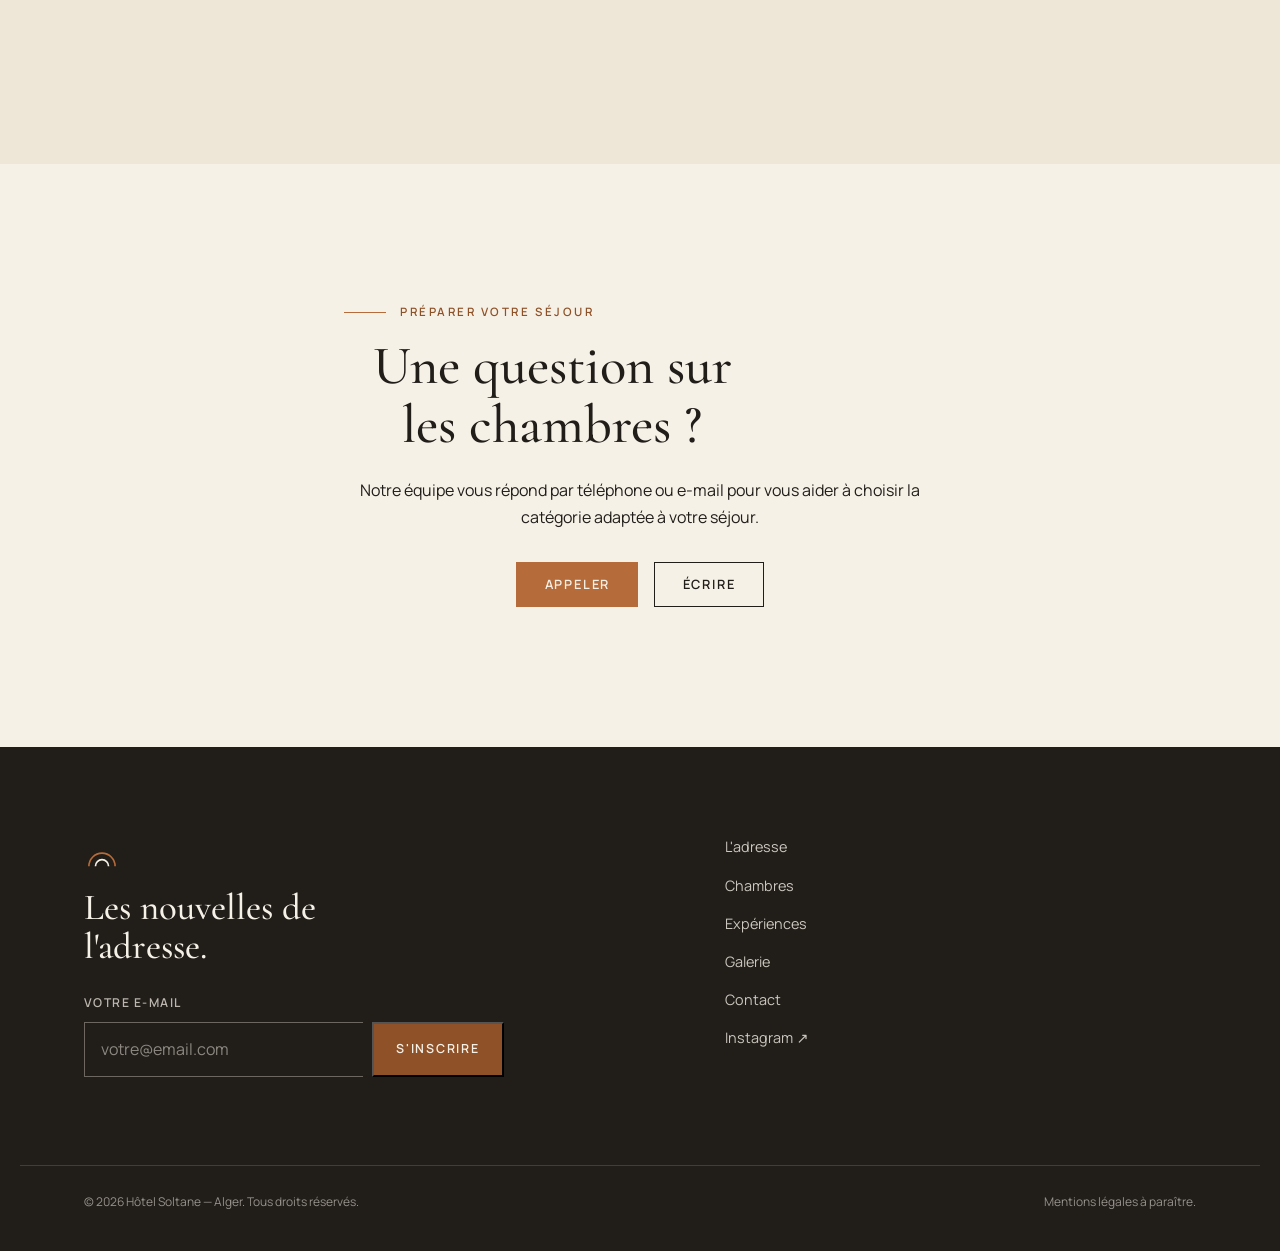
==== commit e8ff5a67: "Fix GitHub Pages project hosting paths and production assets" ====
--- a/chambres.html
+++ b/chambres.html
@@ -5,27 +5,27 @@
   <meta name="viewport" content="width=device-width, initial-scale=1">
   <meta name="theme-color" content="#F6F1E7">
 
-  <!-- [À CONFIRMER — DOMAINE] Remplacer le domaine avant mise en production finale. -->
+  <!-- GitHub Pages preview URL; the custom hotel-soltane.dz domain remains pending official confirmation. -->
   <title>Chambres & suites | Hôtel Soltane — Alger</title>
   <meta name="description" content="140 chambres et suites en 4 catégories : Twins, grand lit, suites juniors, suites séniors. Climatisation, minibar, coffre-fort, WiFi haut débit gratuit.">
   <meta name="robots" content="index, follow">
   <meta name="referrer" content="strict-origin-when-cross-origin">
   <meta http-equiv="Permissions-Policy" content="geolocation=(), camera=(), microphone=()">
 
-  <link rel="canonical" href="https://www.hotel-soltane.dz/fr/chambres">
-  <link rel="alternate" hreflang="fr" href="https://www.hotel-soltane.dz/fr/chambres">
-  <link rel="alternate" hreflang="ar" href="https://www.hotel-soltane.dz/ar/chambres">
-  <link rel="alternate" hreflang="x-default" href="https://www.hotel-soltane.dz/fr/chambres">
+  <link rel="canonical" href="https://abdou1lalmi.github.io/hotel-soltane-les-heures-d-ambre/chambres.html">
+  <link rel="alternate" hreflang="fr" href="https://abdou1lalmi.github.io/hotel-soltane-les-heures-d-ambre/chambres.html">
+  <link rel="alternate" hreflang="ar" href="https://abdou1lalmi.github.io/hotel-soltane-les-heures-d-ambre/chambres.html">
+  <link rel="alternate" hreflang="x-default" href="https://abdou1lalmi.github.io/hotel-soltane-les-heures-d-ambre/chambres.html">
 
   <meta property="og:type" content="website">
   <meta property="og:site_name" content="Hôtel Soltane">
   <meta property="og:title" content="Chambres & suites | Hôtel Soltane">
   <meta property="og:description" content="140 chambres et suites en 4 catégories. Climatisation, minibar, coffre-fort, WiFi haut débit gratuit.">
-  <meta property="og:url" content="https://www.hotel-soltane.dz/fr/chambres">
+  <meta property="og:url" content="https://abdou1lalmi.github.io/hotel-soltane-les-heures-d-ambre/chambres.html">
   <meta property="og:locale" content="fr_DZ">
   <meta property="og:locale:alternate" content="ar_DZ">
-  <!-- [À CONFIRMER — IMAGE SOCIALE] Remplacer l’image placeholder par le visuel OG final. -->
-  <meta property="og:image" content="https://www.hotel-soltane.dz/assets/og-cover.jpg">
+  <!-- Social preview uses the approved hero asset until final campaign artwork is supplied. -->
+  <meta property="og:image" content="https://abdou1lalmi.github.io/hotel-soltane-les-heures-d-ambre/assets/hero-1440.webp">
   <meta name="twitter:card" content="summary_large_image">
 
   <script type="application/ld+json">
@@ -245,8 +245,8 @@
   <main id="main">
     <section class="hero-compact" id="top" aria-labelledby="rooms-title">
       <div class="media">
-        <!-- [À CONFIRMER — PHOTOS] Placeholder asset only; no invented room photography is used. -->
-        <img src="/assets/rooms-hero-1440.webp" alt="" width="1440" height="900" fetchpriority="high" onerror="this.closest('.media').classList.add('is-fallback')">
+        <!-- Current asset is a temporary approved-photo derivative; replace with the final room photograph when supplied. -->
+        <img src="assets/rooms-hero-1440.webp" alt="" width="1440" height="900" fetchpriority="high" onerror="this.closest('.media').classList.add('is-fallback')">
       </div>
       <div class="hero-compact-content wrap">
         <span class="kicker" data-i18n="roomsKicker">Chambres & suites</span>
@@ -260,9 +260,9 @@
         <h2 id="rooms-grid-title" class="rooms-heading reveal" data-i18n="roomsGridTitle">Nos catégories de chambres</h2>
         <div class="rooms-grid">
           <article class="room-card reveal">
-            <!-- [À CONFIRMER — PHOTOS] Placeholder asset only; no invented room photography is used. -->
+            <!-- Current asset is a temporary approved-photo derivative; replace with the final room photograph when supplied. -->
             <div class="media">
-              <img src="/assets/room-twin-1080.webp" alt="" width="1080" height="810" loading="lazy" onerror="this.closest('.media').classList.add('is-fallback')">
+              <img src="assets/room-twin-1080.webp" alt="" width="1080" height="810" loading="lazy" onerror="this.closest('.media').classList.add('is-fallback')">
             </div>
             <h3 data-i18n="room1Title">Chambre Twin</h3>
             <ul>
@@ -276,9 +276,9 @@
           </article>
 
           <article class="room-card reveal">
-            <!-- [À CONFIRMER — PHOTOS] Placeholder asset only; no invented room photography is used. -->
+            <!-- Current asset is a temporary approved-photo derivative; replace with the final room photograph when supplied. -->
             <div class="media">
-              <img src="/assets/room-king-1080.webp" alt="" width="1080" height="810" loading="lazy" onerror="this.closest('.media').classList.add('is-fallback')">
+              <img src="assets/room-king-1080.webp" alt="" width="1080" height="810" loading="lazy" onerror="this.closest('.media').classList.add('is-fallback')">
             </div>
             <h3 data-i18n="room2Title">Chambre grand lit</h3>
             <ul>
@@ -292,9 +292,9 @@
           </article>
 
           <article class="room-card reveal">
-            <!-- [À CONFIRMER — PHOTOS] Placeholder asset only; no invented room photography is used. -->
+            <!-- Current asset is a temporary approved-photo derivative; replace with the final room photograph when supplied. -->
             <div class="media">
-              <img src="/assets/suite-junior-1080.webp" alt="" width="1080" height="810" loading="lazy" onerror="this.closest('.media').classList.add('is-fallback')">
+              <img src="assets/suite-junior-1080.webp" alt="" width="1080" height="810" loading="lazy" onerror="this.closest('.media').classList.add('is-fallback')">
             </div>
             <h3 data-i18n="room3Title">Suite junior</h3>
             <ul>
@@ -308,9 +308,9 @@
           </article>
 
           <article class="room-card reveal">
-            <!-- [À CONFIRMER — PHOTOS] Placeholder asset only; no invented room photography is used. -->
+            <!-- Current asset is a temporary approved-photo derivative; replace with the final room photograph when supplied. -->
             <div class="media">
-              <img src="/assets/suite-senior-1080.webp" alt="" width="1080" height="810" loading="lazy" onerror="this.closest('.media').classList.add('is-fallback')">
+              <img src="assets/suite-senior-1080.webp" alt="" width="1080" height="810" loading="lazy" onerror="this.closest('.media').classList.add('is-fallback')">
             </div>
             <h3 data-i18n="room4Title">Suite sénior</h3>
             <ul>
@@ -416,8 +416,8 @@
     let lastBookingTrigger = null;
     let lastMenuFocus = null;
 
-    // [À CONFIRMER — BUILD] Development hosts receive noindex; production keeps the initial index/follow tag.
-    if (['localhost', '127.0.0.1', '::1'].includes(window.location.hostname)) {
+    // Local loopback previews receive noindex; the deployed GitHub Pages site keeps index/follow.
+    if (['127.0.0.1', '::1'].includes(window.location.hostname)) {
       const devRobots = document.createElement('meta');
       devRobots.name = 'robots';
       devRobots.content = 'noindex, nofollow';
